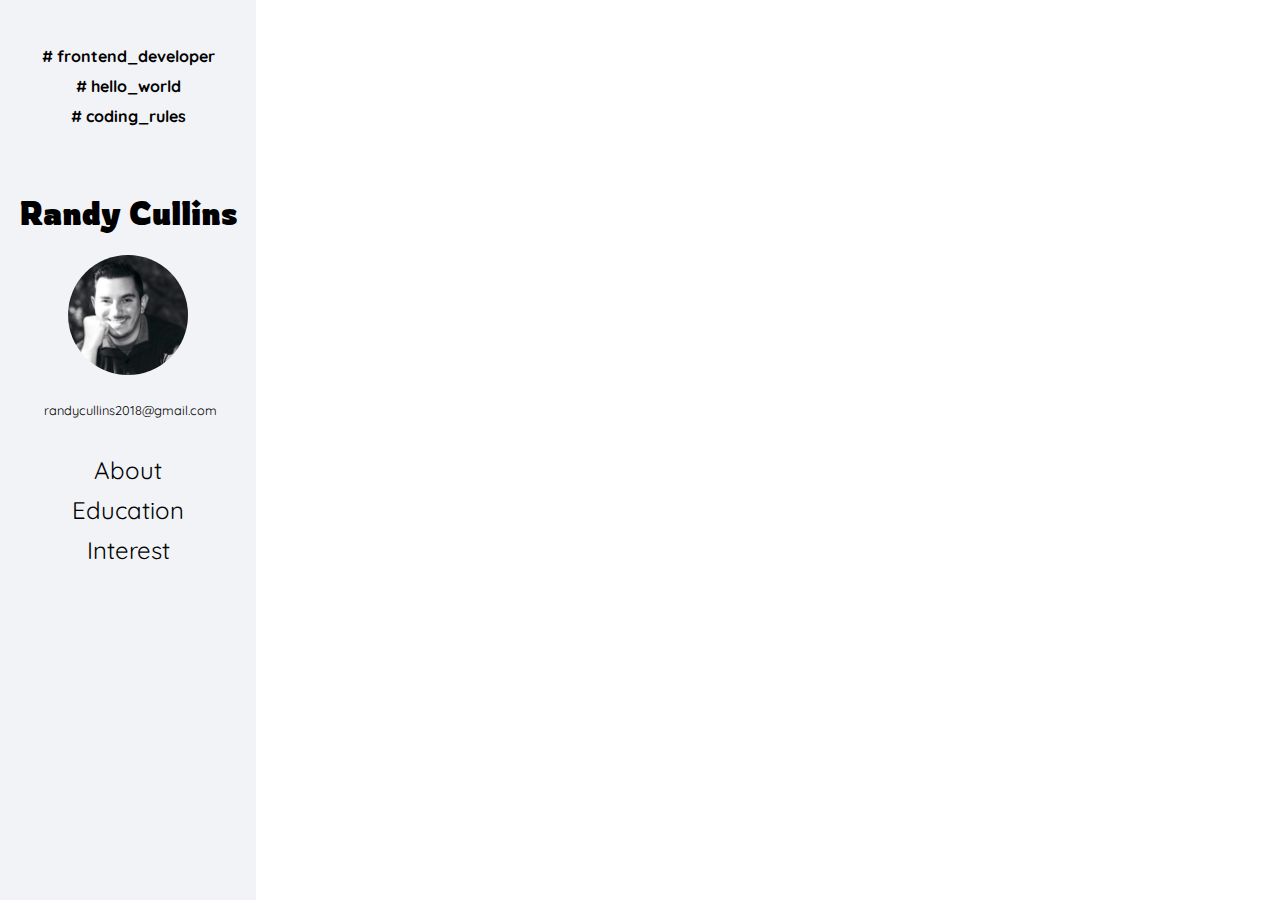
==== index.html @ 78b85e5d "first commit" ====
<!DOCTYPE html>
<html lang="en">
  <head>
    <meta charset="UTF-8" />
    <meta http-equiv="X-UA-Compatible" content="IE=edge" />
    <meta name="viewport" content="width=device-width, initial-scale=1.0" />

    <link rel="preconnect" href="https://fonts.googleapis.com" />
    <link rel="preconnect" href="https://fonts.gstatic.com" crossorigin />
    <link
      href="https://fonts.googleapis.com/css2?family=Quicksand:wght@500&display=swap"
      rel="stylesheet"
    />

    <link rel="preconnect" href="https://fonts.googleapis.com" />
    <link rel="preconnect" href="https://fonts.gstatic.com" crossorigin />
    <link
      href="https://fonts.googleapis.com/css2?family=Rowdies:wght@300&display=swap"
      rel="stylesheet"
    />

    <link
      rel="stylesheet"
      href="https://use.fontawesome.com/releases/v5.15.4/css/all.css"
      integrity="sha384-DyZ88mC6Up2uqS4h/KRgHuoeGwBcD4Ng9SiP4dIRy0EXTlnuz47vAwmeGwVChigm"
      crossorigin="anonymous"
    />

    <link rel="stylesheet" href="./styles/index.css" />

    <title>Randy Cullins</title>
  </head>
  <body>
    <div class="navbar-container">
      <div class="navbar-top-section-wrapper">
        <h4># frontend_developer</h4>
        <h4># hello_world</h4>
        <h4># coding_rules</h4>
      </div>

      <div class="navbar-name-section-wrapper">
        <h1>Randy Cullins</h1>
      </div>

      <div class="picture-wrapper">
        <img src="./images/me.jpeg" alt="Me" />
      </div>

      <div class="email-wrapper">
        <a href="mailto:randycullins2018@gmail.com"
          ><i class="fas fa-envelope"></i>randycullins2018@gmail.com</a
        >
      </div>

      <div class="links-wrapper">
        <a href="#about">About</a>
        <a href="#education">Education</a>
        <a href="#interest">Interest</a>
      </div>

      <div class="social-wrapper">
        <a href="https://github.com/Randycullins08" target="_blank">
          <i class="fab fa-github"></i>
        </a>
        <a
          href="https://www.linkedin.com/in/randy-cullins-270926194/"
          target="_blank"
        >
          <i class="fab fa-linkedin"></i>
        </a>
        <a href="mailto:randycullins2018@gmail.com"
          ><i class="fas fa-envelope"></i
        ></a>
      </div>
    </div>

    <div class="responsive-nav">
      <div id="hamburger-menu" class="hamburger">
        <i class="fas fa-bars"></i>
      </div>
      <div id="mobile-nav" class="mobile-nav">
        <div class="mobile-name-section-wrapper">
          <h1>Randy Cullins</h1>
        </div>

        <div class="mobile-picture-wrapper">
          <img src="./images/me.jpeg" alt="Me" />
        </div>

        <div class="mobile-email-wrapper">
          <a href="mailto:randycullins2018@gmail.com"
            ><i class="fas fa-envelope"></i>randycullins2018@gmail.com</a
          >
        </div>

        <div class="mobile-links-wrapper">
          <a href="#about">About</a>
          <a href="#education">Education</a>
          <a href="#interest">Interest</a>
        </div>

        <div class="mobile-social-wrapper">
          <a href="https://github.com/Randycullins08" target="_blank">
            <i class="fab fa-github"></i>
          </a>
          <a
            href="https://www.linkedin.com/in/randy-cullins-270926194/"
            target="_blank"
          >
            <i class="fab fa-linkedin"></i>
          </a>
          <a href="mailto:randycullins2018@gmail.com"
            ><i class="fas fa-envelope"></i
          ></a>
        </div>
      </div>
    </div>

    <script src="./index.js"></script>
  </body>
</html>
---- styles/index.css ----
body {
  margin: 0;
  font-family: "Quicksand", sans-serif;
}

a {
  text-decoration: none;
  color: inherit;
}

.navbar-container {
  display: -webkit-box;
  display: -ms-flexbox;
  display: flex;
  -webkit-box-orient: vertical;
  -webkit-box-direction: normal;
      -ms-flex-direction: column;
          flex-direction: column;
  -webkit-box-align: start;
      -ms-flex-align: start;
          align-items: flex-start;
  background-color: #f2f3f7;
  width: 20%;
  height: 100vh;
}

.navbar-container .navbar-top-section-wrapper {
  display: -webkit-box;
  display: -ms-flexbox;
  display: flex;
  -webkit-box-pack: center;
      -ms-flex-pack: center;
          justify-content: center;
  -webkit-box-orient: vertical;
  -webkit-box-direction: normal;
      -ms-flex-direction: column;
          flex-direction: column;
  -webkit-box-align: center;
      -ms-flex-align: center;
          align-items: center;
  height: 20vh;
  width: 100%;
  margin: 20px 0px;
}

.navbar-container .navbar-top-section-wrapper h4 {
  margin: 5px 0px;
  -ms-grid-column-align: center;
      justify-self: center;
}

.navbar-container .navbar-name-section-wrapper {
  -ms-flex-item-align: center;
      -ms-grid-row-align: center;
      align-self: center;
}

.navbar-container .navbar-name-section-wrapper h1 {
  font-family: "Rowdies", cursive;
}

.navbar-container .picture-wrapper {
  -ms-flex-item-align: center;
      -ms-grid-row-align: center;
      align-self: center;
}

.navbar-container .picture-wrapper img {
  height: 120px;
  width: 120px;
  border-radius: 50%;
}

.navbar-container .email-wrapper {
  margin: 20px 10px;
  -ms-flex-item-align: center;
      -ms-grid-row-align: center;
      align-self: center;
}

.navbar-container .email-wrapper i {
  font-size: 0.8em;
  margin-right: 5px;
}

.navbar-container .email-wrapper a {
  font-size: 0.8em;
}

.navbar-container .email-wrapper a:hover {
  color: #007bff;
  text-decoration: underline;
  opacity: 0.5;
}

.navbar-container .links-wrapper {
  -ms-flex-item-align: center;
      align-self: center;
  display: -webkit-box;
  display: -ms-flexbox;
  display: flex;
  -webkit-box-orient: vertical;
  -webkit-box-direction: normal;
      -ms-flex-direction: column;
          flex-direction: column;
  -webkit-box-pack: center;
      -ms-flex-pack: center;
          justify-content: center;
  -webkit-box-align: center;
      -ms-flex-align: center;
          align-items: center;
  height: 20%;
}

.navbar-container .links-wrapper a {
  margin-top: 10px;
  font-size: 1.5em;
}

.navbar-container .links-wrapper a:hover {
  color: #007bff;
  text-decoration: underline;
  opacity: 0.5;
}

.navbar-container .social-wrapper {
  -ms-flex-item-align: center;
      align-self: center;
  display: -webkit-box;
  display: -ms-flexbox;
  display: flex;
  -webkit-box-orient: vertical;
  -webkit-box-direction: normal;
      -ms-flex-direction: column;
          flex-direction: column;
  -webkit-box-pack: center;
      -ms-flex-pack: center;
          justify-content: center;
  height: 50%;
}

.navbar-container .social-wrapper i {
  margin: 20px;
  color: red;
  font-size: 2em;
}

@media (min-width: 320px) and (max-width: 1020px) {
  .navbar-container {
    display: none;
  }
}

.responsive-nav {
  background-color: #f2f3f7;
}

.responsive-nav .hamburger {
  display: none;
}

.responsive-nav .hamburger i {
  font-size: 1.5em;
  margin: 20px 10px;
}

.mobile-nav {
  display: none;
}

.show {
  display: -webkit-box;
  display: -ms-flexbox;
  display: flex;
  -webkit-box-orient: vertical;
  -webkit-box-direction: normal;
      -ms-flex-direction: column;
          flex-direction: column;
  -webkit-box-pack: justify;
      -ms-flex-pack: justify;
          justify-content: space-between;
  -webkit-box-align: center;
      -ms-flex-align: center;
          align-items: center;
}

.show .mobile-name-section-wrapper {
  justify-self: flex-start;
}

.show .mobile-name-section-wrapper h1 {
  margin-bottom: 10px;
  font-family: "Rowdies", cursive;
}

.show .mobile-picture-wrapper {
  -ms-flex-item-align: center;
      -ms-grid-row-align: center;
      align-self: center;
}

.show .mobile-picture-wrapper img {
  height: 100px;
  width: 100px;
  border-radius: 50%;
}

.show .mobile-email-wrapper {
  margin: 10px 10px;
  -ms-flex-item-align: center;
      -ms-grid-row-align: center;
      align-self: center;
}

.show .mobile-email-wrapper i {
  font-size: 1em;
  margin-right: 5px;
}

.show .mobile-email-wrapper a {
  font-size: 0.8em;
}

.show .mobile-email-wrapper a:hover {
  color: #007bff;
  text-decoration: underline;
  opacity: 0.5;
}

.show .mobile-links-wrapper {
  display: -webkit-box;
  display: -ms-flexbox;
  display: flex;
  -webkit-box-orient: vertical;
  -webkit-box-direction: normal;
      -ms-flex-direction: column;
          flex-direction: column;
  -webkit-box-align: center;
      -ms-flex-align: center;
          align-items: center;
}

.show .mobile-links-wrapper a {
  margin-top: 10px;
  font-size: 1em;
}

.show .mobile-links-wrapper a:hover {
  color: #007bff;
  text-decoration: underline;
  opacity: 0.5;
}

.show .mobile-social-wrapper i {
  margin: 20px;
  color: red;
  font-size: 2em;
}

@media (min-width: 320px) and (max-width: 1020px) {
  .responsive-nav .hamburger {
    display: block;
  }
}
/*# sourceMappingURL=index.css.map */
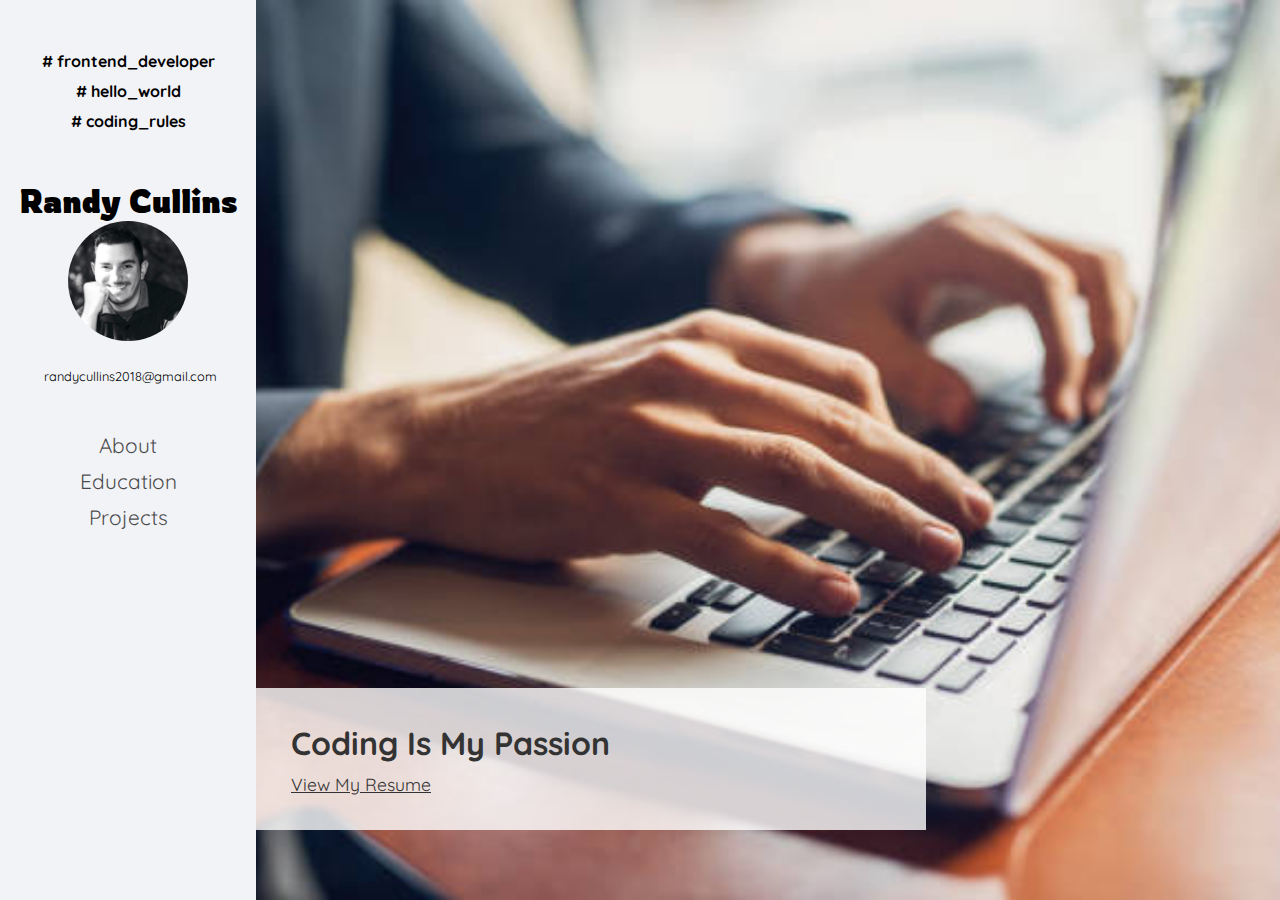
==== commit fcb2cacf: "carousel added" ====
--- a/index.html
+++ b/index.html
@@ -31,75 +31,37 @@
     <title>Randy Cullins</title>
   </head>
   <body>
-    <div class="navbar-container">
-      <div class="navbar-top-section-wrapper">
-        <h4># frontend_developer</h4>
-        <h4># hello_world</h4>
-        <h4># coding_rules</h4>
-      </div>
+    <!-- Side Navbar -->
 
-      <div class="navbar-name-section-wrapper">
-        <h1>Randy Cullins</h1>
-      </div>
+    <div class="left-side-container">
+      <div class="navbar-container">
+        <div class="navbar-top-section-wrapper">
+          <h4># frontend_developer</h4>
+          <h4># hello_world</h4>
+          <h4># coding_rules</h4>
+        </div>
 
-      <div class="picture-wrapper">
-        <img src="./images/me.jpeg" alt="Me" />
-      </div>
-
-      <div class="email-wrapper">
-        <a href="mailto:randycullins2018@gmail.com"
-          ><i class="fas fa-envelope"></i>randycullins2018@gmail.com</a
-        >
-      </div>
-
-      <div class="links-wrapper">
-        <a href="#about">About</a>
-        <a href="#education">Education</a>
-        <a href="#interest">Interest</a>
-      </div>
-
-      <div class="social-wrapper">
-        <a href="https://github.com/Randycullins08" target="_blank">
-          <i class="fab fa-github"></i>
-        </a>
-        <a
-          href="https://www.linkedin.com/in/randy-cullins-270926194/"
-          target="_blank"
-        >
-          <i class="fab fa-linkedin"></i>
-        </a>
-        <a href="mailto:randycullins2018@gmail.com"
-          ><i class="fas fa-envelope"></i
-        ></a>
-      </div>
-    </div>
-
-    <div class="responsive-nav">
-      <div id="hamburger-menu" class="hamburger">
-        <i class="fas fa-bars"></i>
-      </div>
-      <div id="mobile-nav" class="mobile-nav">
-        <div class="mobile-name-section-wrapper">
+        <div class="navbar-name-section-wrapper">
           <h1>Randy Cullins</h1>
         </div>
 
-        <div class="mobile-picture-wrapper">
+        <div class="picture-wrapper">
           <img src="./images/me.jpeg" alt="Me" />
         </div>
 
-        <div class="mobile-email-wrapper">
+        <div class="email-wrapper">
           <a href="mailto:randycullins2018@gmail.com"
             ><i class="fas fa-envelope"></i>randycullins2018@gmail.com</a
           >
         </div>
 
-        <div class="mobile-links-wrapper">
+        <div class="links-wrapper">
           <a href="#about">About</a>
           <a href="#education">Education</a>
-          <a href="#interest">Interest</a>
+          <a href="#projects">Projects</a>
         </div>
 
-        <div class="mobile-social-wrapper">
+        <div class="social-wrapper">
           <a href="https://github.com/Randycullins08" target="_blank">
             <i class="fab fa-github"></i>
           </a>
@@ -114,6 +76,79 @@
           ></a>
         </div>
       </div>
+
+      <!-- Mobile Navbar -->
+
+      <div class="responsive-nav">
+        <div id="hamburger-menu" class="hamburger">
+          <i class="fas fa-bars"></i>
+        </div>
+        <div id="mobile-nav" class="mobile-nav">
+          <div class="mobile-name-section-wrapper">
+            <h1>Randy Cullins</h1>
+          </div>
+
+          <div class="mobile-picture-wrapper">
+            <img src="./images/me.jpeg" alt="Me" />
+          </div>
+
+          <div class="mobile-email-wrapper">
+            <a href="mailto:randycullins2018@gmail.com"
+              ><i class="fas fa-envelope"></i>randycullins2018@gmail.com</a
+            >
+          </div>
+
+          <div class="mobile-links-wrapper">
+            <a href="#about">About</a>
+            <a href="#education">Education</a>
+            <a href="#projects">Projects</a>
+          </div>
+
+          <div class="mobile-social-wrapper">
+            <a href="https://github.com/Randycullins08" target="_blank">
+              <i class="fab fa-github"></i>
+            </a>
+            <a
+              href="https://www.linkedin.com/in/randy-cullins-270926194/"
+              target="_blank"
+            >
+              <i class="fab fa-linkedin"></i>
+            </a>
+            <a href="mailto:randycullins2018@gmail.com"
+              ><i class="fas fa-envelope"></i
+            ></a>
+          </div>
+        </div>
+      </div>
+    </div>
+
+    <div class="right-side-container">
+      <div class="slider">
+        <div class="slide current">
+          <div class="content">
+            <h1>Coding Is My Passion</h1>
+            <a
+              href="https://drive.google.com/file/d/1nNFacr7FLnEFnxsUXJNkQvY7xBRPXvDr/view?usp=sharing"
+              target="_blank"
+              >View My Resume</a
+            >
+          </div>
+        </div>
+
+        <div class="slide">
+          <div class="content">
+            <h1>View My Projects</h1>
+            <p>
+              Lorem ipsum, dolor sit amet consectetur adipisicing elit. Autem
+              quo, beatae eius minima ducimus molestias saepe nulla fuga?
+            </p>
+          </div>
+        </div>
+      </div>
+      <div class="buttons">
+        <button id="prev"><i class="fas fa-chevron-left"></i></button>
+        <button id="next"><i class="fas fa-chevron-right"></i></button>
+      </div>
     </div>
 
     <script src="./index.js"></script>
--- a/styles/index.css
+++ b/styles/index.css
@@ -1,11 +1,23 @@
 body {
   margin: 0;
   font-family: "Quicksand", sans-serif;
+  display: -ms-grid;
+  display: grid;
+  -ms-grid-columns: 1fr 4fr;
+      grid-template-columns: 1fr 4fr;
 }
 
 a {
   text-decoration: none;
   color: inherit;
+}
+
+h1 {
+  margin: 0;
+}
+
+p {
+  margin: 0;
 }
 
 .navbar-container {
@@ -20,8 +32,8 @@
       -ms-flex-align: start;
           align-items: flex-start;
   background-color: #f2f3f7;
-  width: 20%;
-  height: 100vh;
+  width: 100%;
+  height: 100%;
 }
 
 .navbar-container .navbar-top-section-wrapper {
@@ -114,7 +126,8 @@
 
 .navbar-container .links-wrapper a {
   margin-top: 10px;
-  font-size: 1.5em;
+  font-size: 1.3em;
+  opacity: 0.7;
 }
 
 .navbar-container .links-wrapper a:hover {
@@ -146,6 +159,15 @@
 }
 
 @media (min-width: 320px) and (max-width: 1020px) {
+  body {
+    display: -webkit-box;
+    display: -ms-flexbox;
+    display: flex;
+    -webkit-box-orient: vertical;
+    -webkit-box-direction: normal;
+        -ms-flex-direction: column;
+            flex-direction: column;
+  }
   .navbar-container {
     display: none;
   }
@@ -156,10 +178,14 @@
 }
 
 .responsive-nav .hamburger {
+  position: -webkit-sticky top 0;
+  position: sticky top 0;
   display: none;
+  z-index: auto;
 }
 
 .responsive-nav .hamburger i {
+  padding: 5px;
   font-size: 1.5em;
   margin: 20px 10px;
 }
@@ -257,9 +283,131 @@
   font-size: 2em;
 }
 
+@media (min-width: 1021px) {
+  .show {
+    display: none;
+  }
+}
+
 @media (min-width: 320px) and (max-width: 1020px) {
   .responsive-nav .hamburger {
     display: block;
   }
 }
+
+.right-side-container {
+  width: 100%;
+  height: 100vh;
+  position: relative;
+}
+
+.right-side-container .buttons {
+  position: absolute;
+  top: 50%;
+  display: -webkit-box;
+  display: -ms-flexbox;
+  display: flex;
+  -webkit-box-pack: justify;
+      -ms-flex-pack: justify;
+          justify-content: space-between;
+  width: 100%;
+}
+
+.right-side-container .buttons button {
+  border: none;
+  background-color: transparent;
+  color: #fff;
+  cursor: pointer;
+  padding: 13px 15px;
+  border-radius: 50%;
+  outline: none;
+}
+
+.right-side-container .buttons button i {
+  font-size: 1.7em;
+}
+
+.right-side-container .buttons button:hover {
+  background-color: #fff;
+  color: #333;
+}
+
+.right-side-container .slider {
+  position: relative;
+  overflow: hidden;
+  height: 100%;
+  width: 100%;
+}
+
+.right-side-container .slider .slide {
+  position: absolute;
+  top: 0;
+  left: 0;
+  width: 100%;
+  height: 100%;
+  opacity: 0;
+  -webkit-transition: opacity 0.4s ease-in-out;
+  transition: opacity 0.4s ease-in-out;
+}
+
+.right-side-container .slider .slide .content {
+  position: absolute;
+  bottom: 70px;
+  left: -600px;
+  width: 600px;
+  background-color: rgba(255, 255, 255, 0.8);
+  color: #333;
+  padding: 35px;
+  z-index: 1;
+}
+
+.right-side-container .slider .slide .content h1 {
+  margin-bottom: 10px;
+}
+
+.right-side-container .slider .slide .content a {
+  text-decoration: underline;
+  font-size: 1.1em;
+}
+
+.right-side-container .slider .slide .content a:hover {
+  color: #007bff;
+  text-decoration: underline;
+  opacity: 0.5;
+}
+
+.right-side-container .slider .slide.current {
+  opacity: 1;
+}
+
+.right-side-container .slider .slide.current .content {
+  opacity: 1;
+  -webkit-transform: translateX(600px);
+          transform: translateX(600px);
+  -webkit-transition: all 0.7s ease-in-out 0.3s;
+  transition: all 0.7s ease-in-out 0.3s;
+}
+
+@media (max-width: 1020px) {
+  .right-side-container .slider .right-side-container {
+    height: 60vh;
+  }
+  .right-side-container .slider .slide .content {
+    bottom: -300px;
+    left: 0;
+    width: 100%;
+  }
+  .right-side-container .slider .slide.current .content {
+    -webkit-transform: translateY(-300px);
+            transform: translateY(-300px);
+  }
+}
+
+.slide:first-child {
+  background: url("../images/typing.jpeg") no-repeat center top/cover;
+}
+
+.slide:nth-child(2) {
+  background: url("../images/code-img.png") no-repeat center top/cover;
+}
 /*# sourceMappingURL=index.css.map */